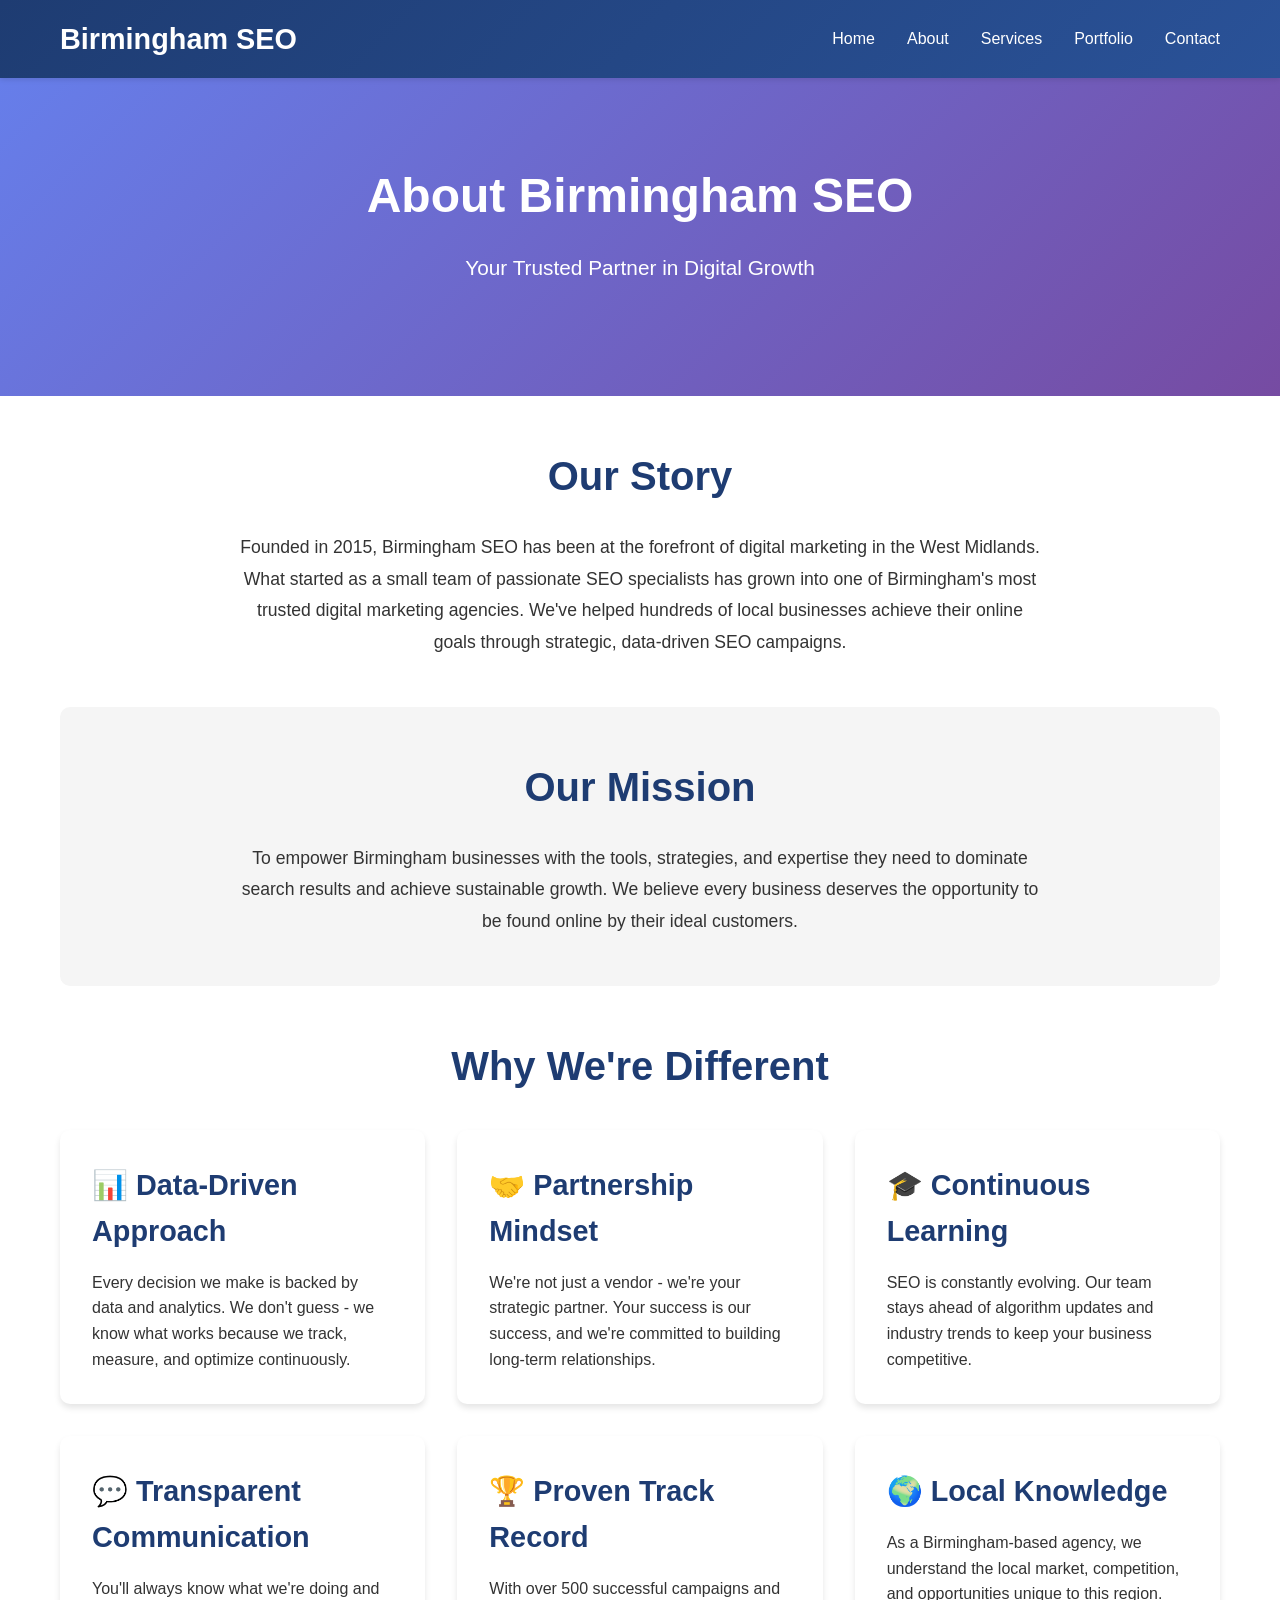
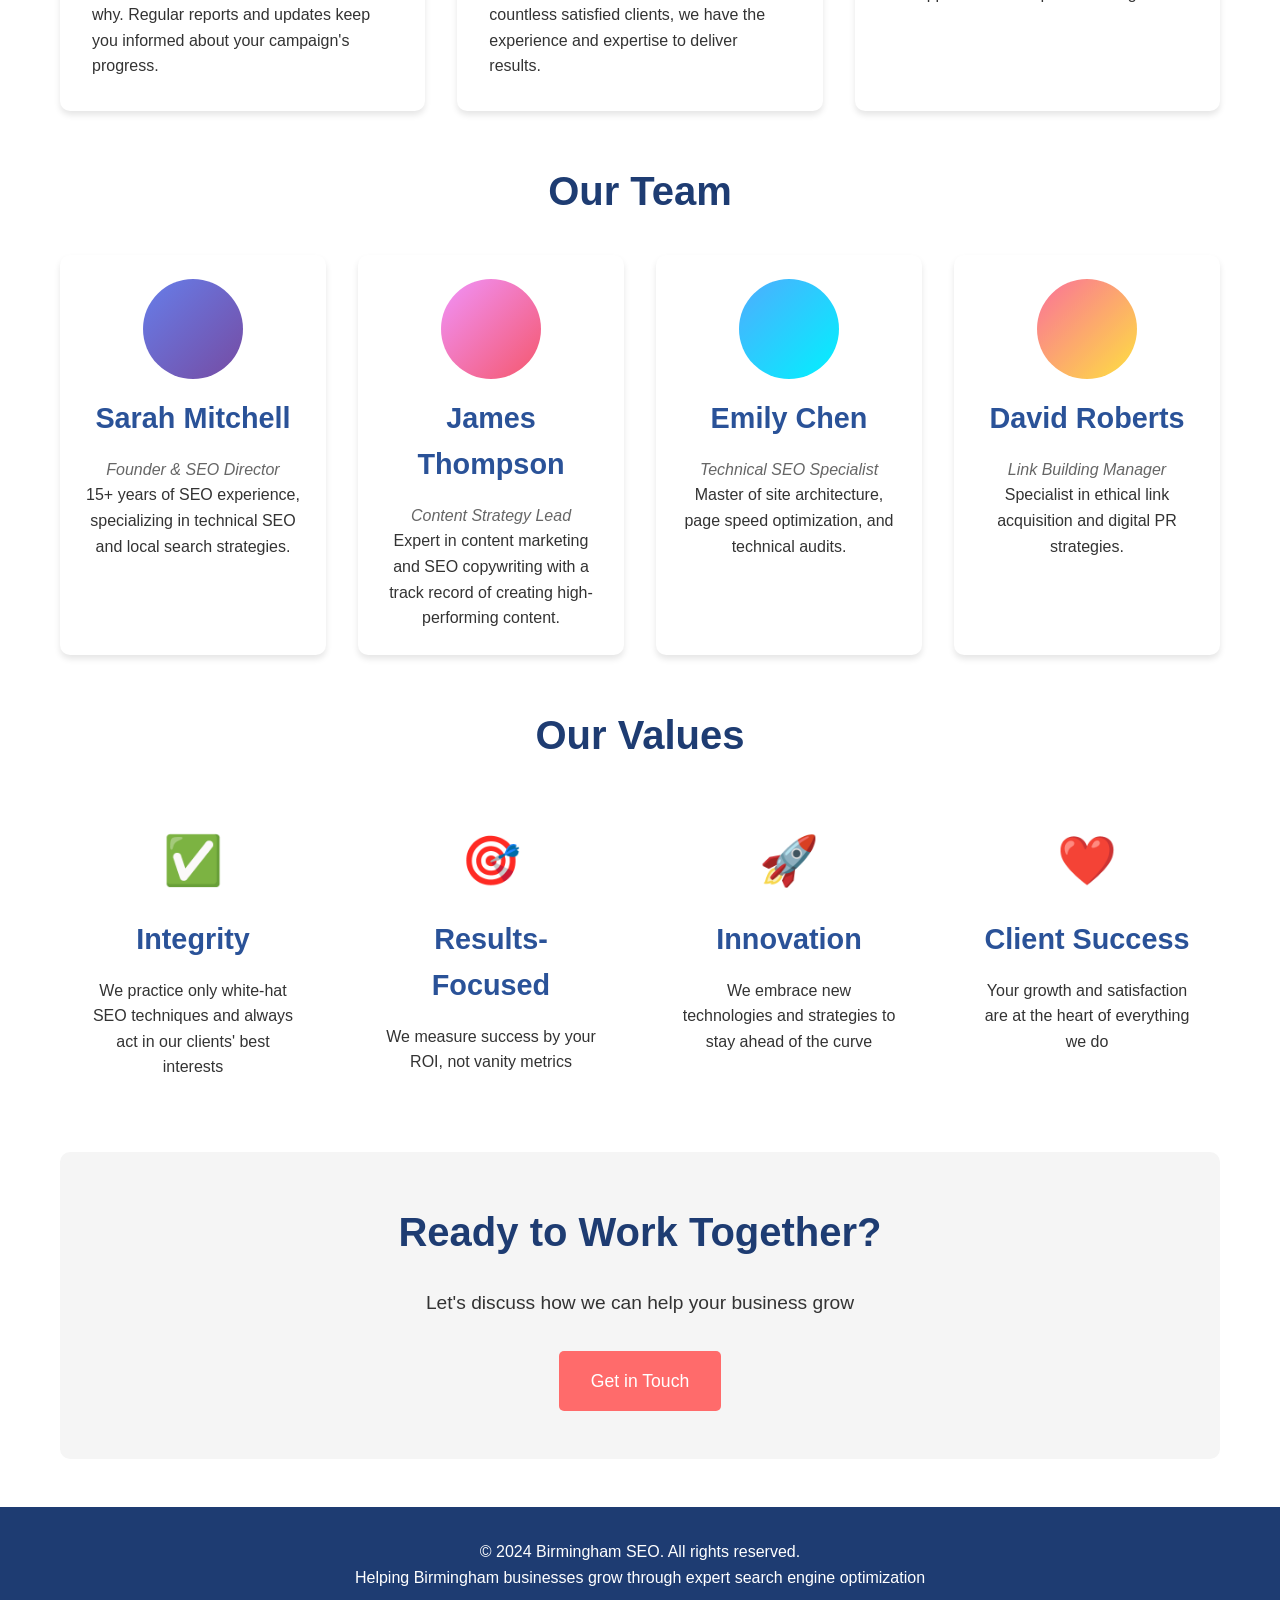
==== about.html @ 2cc05341 "Add 5-page Birmingham SEO website Created a professional 5-page HTML website for Birmingham SEO incl" ====
<!DOCTYPE html>
<html lang="en">
<head>
    <meta charset="UTF-8">
    <meta name="viewport" content="width=device-width, initial-scale=1.0">
    <meta name="description" content="Learn about Birmingham SEO - our team, mission, and commitment to delivering exceptional SEO results for Birmingham businesses.">
    <title>About Us | Birmingham SEO</title>
    <link rel="stylesheet" href="styles.css">
</head>
<body>
    <header>
        <nav class="container">
            <div class="logo">Birmingham SEO</div>
            <ul class="nav-links">
                <li><a href="index.html">Home</a></li>
                <li><a href="about.html">About</a></li>
                <li><a href="services.html">Services</a></li>
                <li><a href="portfolio.html">Portfolio</a></li>
                <li><a href="contact.html">Contact</a></li>
            </ul>
        </nav>
    </header>

    <section class="hero">
        <div class="container">
            <h1>About Birmingham SEO</h1>
            <p>Your Trusted Partner in Digital Growth</p>
        </div>
    </section>

    <main class="container">
        <section>
            <h2>Our Story</h2>
            <p style="max-width: 800px; margin: 0 auto; text-align: center; font-size: 1.1rem; line-height: 1.8;">
                Founded in 2015, Birmingham SEO has been at the forefront of digital marketing in the West Midlands.
                What started as a small team of passionate SEO specialists has grown into one of Birmingham's most
                trusted digital marketing agencies. We've helped hundreds of local businesses achieve their online
                goals through strategic, data-driven SEO campaigns.
            </p>
        </section>

        <section style="background: #f5f5f5; padding: 3rem; border-radius: 10px; margin: 3rem 0;">
            <h2>Our Mission</h2>
            <p style="max-width: 800px; margin: 0 auto; text-align: center; font-size: 1.1rem; line-height: 1.8;">
                To empower Birmingham businesses with the tools, strategies, and expertise they need to dominate
                search results and achieve sustainable growth. We believe every business deserves the opportunity
                to be found online by their ideal customers.
            </p>
        </section>

        <section>
            <h2>Why We're Different</h2>
            <div class="services-grid">
                <div class="service-card">
                    <h3>📊 Data-Driven Approach</h3>
                    <p>Every decision we make is backed by data and analytics. We don't guess - we know what works
                    because we track, measure, and optimize continuously.</p>
                </div>
                <div class="service-card">
                    <h3>🤝 Partnership Mindset</h3>
                    <p>We're not just a vendor - we're your strategic partner. Your success is our success, and
                    we're committed to building long-term relationships.</p>
                </div>
                <div class="service-card">
                    <h3>🎓 Continuous Learning</h3>
                    <p>SEO is constantly evolving. Our team stays ahead of algorithm updates and industry trends
                    to keep your business competitive.</p>
                </div>
                <div class="service-card">
                    <h3>💬 Transparent Communication</h3>
                    <p>You'll always know what we're doing and why. Regular reports and updates keep you informed
                    about your campaign's progress.</p>
                </div>
                <div class="service-card">
                    <h3>🏆 Proven Track Record</h3>
                    <p>With over 500 successful campaigns and countless satisfied clients, we have the experience
                    and expertise to deliver results.</p>
                </div>
                <div class="service-card">
                    <h3>🌍 Local Knowledge</h3>
                    <p>As a Birmingham-based agency, we understand the local market, competition, and opportunities
                    unique to this region.</p>
                </div>
            </div>
        </section>

        <section>
            <h2>Our Team</h2>
            <div class="team-grid">
                <div class="team-member">
                    <div style="width: 100px; height: 100px; background: linear-gradient(135deg, #667eea 0%, #764ba2 100%); border-radius: 50%; margin: 0 auto;"></div>
                    <h3>Sarah Mitchell</h3>
                    <p class="team-role">Founder & SEO Director</p>
                    <p>15+ years of SEO experience, specializing in technical SEO and local search strategies.</p>
                </div>
                <div class="team-member">
                    <div style="width: 100px; height: 100px; background: linear-gradient(135deg, #f093fb 0%, #f5576c 100%); border-radius: 50%; margin: 0 auto;"></div>
                    <h3>James Thompson</h3>
                    <p class="team-role">Content Strategy Lead</p>
                    <p>Expert in content marketing and SEO copywriting with a track record of creating high-performing content.</p>
                </div>
                <div class="team-member">
                    <div style="width: 100px; height: 100px; background: linear-gradient(135deg, #4facfe 0%, #00f2fe 100%); border-radius: 50%; margin: 0 auto;"></div>
                    <h3>Emily Chen</h3>
                    <p class="team-role">Technical SEO Specialist</p>
                    <p>Master of site architecture, page speed optimization, and technical audits.</p>
                </div>
                <div class="team-member">
                    <div style="width: 100px; height: 100px; background: linear-gradient(135deg, #fa709a 0%, #fee140 100%); border-radius: 50%; margin: 0 auto;"></div>
                    <h3>David Roberts</h3>
                    <p class="team-role">Link Building Manager</p>
                    <p>Specialist in ethical link acquisition and digital PR strategies.</p>
                </div>
            </div>
        </section>

        <section>
            <h2>Our Values</h2>
            <div class="features-grid">
                <div class="feature-item">
                    <div class="feature-icon">✅</div>
                    <h3>Integrity</h3>
                    <p>We practice only white-hat SEO techniques and always act in our clients' best interests</p>
                </div>
                <div class="feature-item">
                    <div class="feature-icon">🎯</div>
                    <h3>Results-Focused</h3>
                    <p>We measure success by your ROI, not vanity metrics</p>
                </div>
                <div class="feature-item">
                    <div class="feature-icon">🚀</div>
                    <h3>Innovation</h3>
                    <p>We embrace new technologies and strategies to stay ahead of the curve</p>
                </div>
                <div class="feature-item">
                    <div class="feature-icon">❤️</div>
                    <h3>Client Success</h3>
                    <p>Your growth and satisfaction are at the heart of everything we do</p>
                </div>
            </div>
        </section>

        <section style="text-align: center; background: #f5f5f5; padding: 3rem; border-radius: 10px; margin: 3rem 0;">
            <h2>Ready to Work Together?</h2>
            <p style="font-size: 1.2rem; margin-bottom: 2rem;">
                Let's discuss how we can help your business grow
            </p>
            <a href="contact.html" class="cta-button">Get in Touch</a>
        </section>
    </main>

    <footer>
        <div class="container">
            <p>&copy; 2024 Birmingham SEO. All rights reserved.</p>
            <p>Helping Birmingham businesses grow through expert search engine optimization</p>
        </div>
    </footer>
</body>
</html>
---- styles.css ----
* {
    margin: 0;
    padding: 0;
    box-sizing: border-box;
}

body {
    font-family: 'Segoe UI', Tahoma, Geneva, Verdana, sans-serif;
    line-height: 1.6;
    color: #333;
}

/* Header and Navigation */
header {
    background: linear-gradient(135deg, #1e3c72 0%, #2a5298 100%);
    color: white;
    padding: 1rem 0;
    box-shadow: 0 2px 5px rgba(0,0,0,0.1);
    position: sticky;
    top: 0;
    z-index: 1000;
}

.container {
    max-width: 1200px;
    margin: 0 auto;
    padding: 0 20px;
}

nav {
    display: flex;
    justify-content: space-between;
    align-items: center;
}

.logo {
    font-size: 1.8rem;
    font-weight: bold;
}

.nav-links {
    display: flex;
    list-style: none;
    gap: 2rem;
}

.nav-links a {
    color: white;
    text-decoration: none;
    transition: color 0.3s;
    font-weight: 500;
}

.nav-links a:hover {
    color: #64b5f6;
}

/* Hero Section */
.hero {
    background: linear-gradient(135deg, #667eea 0%, #764ba2 100%);
    color: white;
    padding: 5rem 0;
    text-align: center;
}

.hero h1 {
    font-size: 3rem;
    margin-bottom: 1rem;
}

.hero p {
    font-size: 1.3rem;
    margin-bottom: 2rem;
}

.cta-button {
    display: inline-block;
    background: #ff6b6b;
    color: white;
    padding: 1rem 2rem;
    text-decoration: none;
    border-radius: 5px;
    font-size: 1.1rem;
    transition: background 0.3s;
}

.cta-button:hover {
    background: #ee5a52;
}

/* Main Content */
main {
    padding: 3rem 0;
}

section {
    margin-bottom: 3rem;
}

h2 {
    color: #1e3c72;
    font-size: 2.5rem;
    margin-bottom: 1.5rem;
    text-align: center;
}

h3 {
    color: #2a5298;
    font-size: 1.8rem;
    margin-bottom: 1rem;
}

/* Services Grid */
.services-grid {
    display: grid;
    grid-template-columns: repeat(auto-fit, minmax(300px, 1fr));
    gap: 2rem;
    margin-top: 2rem;
}

.service-card {
    background: white;
    padding: 2rem;
    border-radius: 10px;
    box-shadow: 0 4px 6px rgba(0,0,0,0.1);
    transition: transform 0.3s, box-shadow 0.3s;
}

.service-card:hover {
    transform: translateY(-5px);
    box-shadow: 0 6px 12px rgba(0,0,0,0.15);
}

.service-card h3 {
    color: #1e3c72;
    margin-bottom: 1rem;
}

/* Features Section */
.features {
    background: #f5f5f5;
    padding: 3rem 0;
}

.features-grid {
    display: grid;
    grid-template-columns: repeat(auto-fit, minmax(250px, 1fr));
    gap: 2rem;
    margin-top: 2rem;
}

.feature-item {
    text-align: center;
    padding: 1.5rem;
}

.feature-icon {
    font-size: 3rem;
    margin-bottom: 1rem;
}

/* Portfolio/Case Studies */
.portfolio-grid {
    display: grid;
    grid-template-columns: repeat(auto-fit, minmax(350px, 1fr));
    gap: 2rem;
    margin-top: 2rem;
}

.portfolio-item {
    background: white;
    border-radius: 10px;
    overflow: hidden;
    box-shadow: 0 4px 6px rgba(0,0,0,0.1);
}

.portfolio-content {
    padding: 1.5rem;
}

.portfolio-stats {
    display: flex;
    gap: 1rem;
    margin-top: 1rem;
}

.stat {
    background: #e3f2fd;
    padding: 0.5rem 1rem;
    border-radius: 5px;
    font-weight: bold;
    color: #1e3c72;
}

/* Contact Form */
.contact-form {
    max-width: 600px;
    margin: 2rem auto;
}

.form-group {
    margin-bottom: 1.5rem;
}

.form-group label {
    display: block;
    margin-bottom: 0.5rem;
    font-weight: 600;
    color: #1e3c72;
}

.form-group input,
.form-group textarea {
    width: 100%;
    padding: 0.8rem;
    border: 2px solid #ddd;
    border-radius: 5px;
    font-size: 1rem;
    transition: border-color 0.3s;
}

.form-group input:focus,
.form-group textarea:focus {
    outline: none;
    border-color: #2a5298;
}

.form-group textarea {
    min-height: 150px;
    resize: vertical;
}

.submit-button {
    background: #1e3c72;
    color: white;
    padding: 1rem 2rem;
    border: none;
    border-radius: 5px;
    font-size: 1.1rem;
    cursor: pointer;
    transition: background 0.3s;
}

.submit-button:hover {
    background: #2a5298;
}

/* Contact Info */
.contact-info {
    text-align: center;
    margin-top: 3rem;
    padding: 2rem;
    background: #f5f5f5;
    border-radius: 10px;
}

.contact-details {
    display: flex;
    justify-content: center;
    gap: 3rem;
    margin-top: 1rem;
    flex-wrap: wrap;
}

.contact-item {
    display: flex;
    flex-direction: column;
    align-items: center;
}

/* Footer */
footer {
    background: #1e3c72;
    color: white;
    text-align: center;
    padding: 2rem 0;
    margin-top: 3rem;
}

/* About Page */
.team-grid {
    display: grid;
    grid-template-columns: repeat(auto-fit, minmax(250px, 1fr));
    gap: 2rem;
    margin-top: 2rem;
}

.team-member {
    text-align: center;
    padding: 1.5rem;
    background: white;
    border-radius: 10px;
    box-shadow: 0 4px 6px rgba(0,0,0,0.1);
}

.team-member h3 {
    margin-top: 1rem;
}

.team-role {
    color: #666;
    font-style: italic;
}

/* Responsive Design */
@media (max-width: 768px) {
    .nav-links {
        gap: 1rem;
        font-size: 0.9rem;
    }

    .hero h1 {
        font-size: 2rem;
    }

    .hero p {
        font-size: 1.1rem;
    }

    h2 {
        font-size: 2rem;
    }

    .services-grid,
    .portfolio-grid {
        grid-template-columns: 1fr;
    }

    .contact-details {
        flex-direction: column;
        gap: 1rem;
    }
}
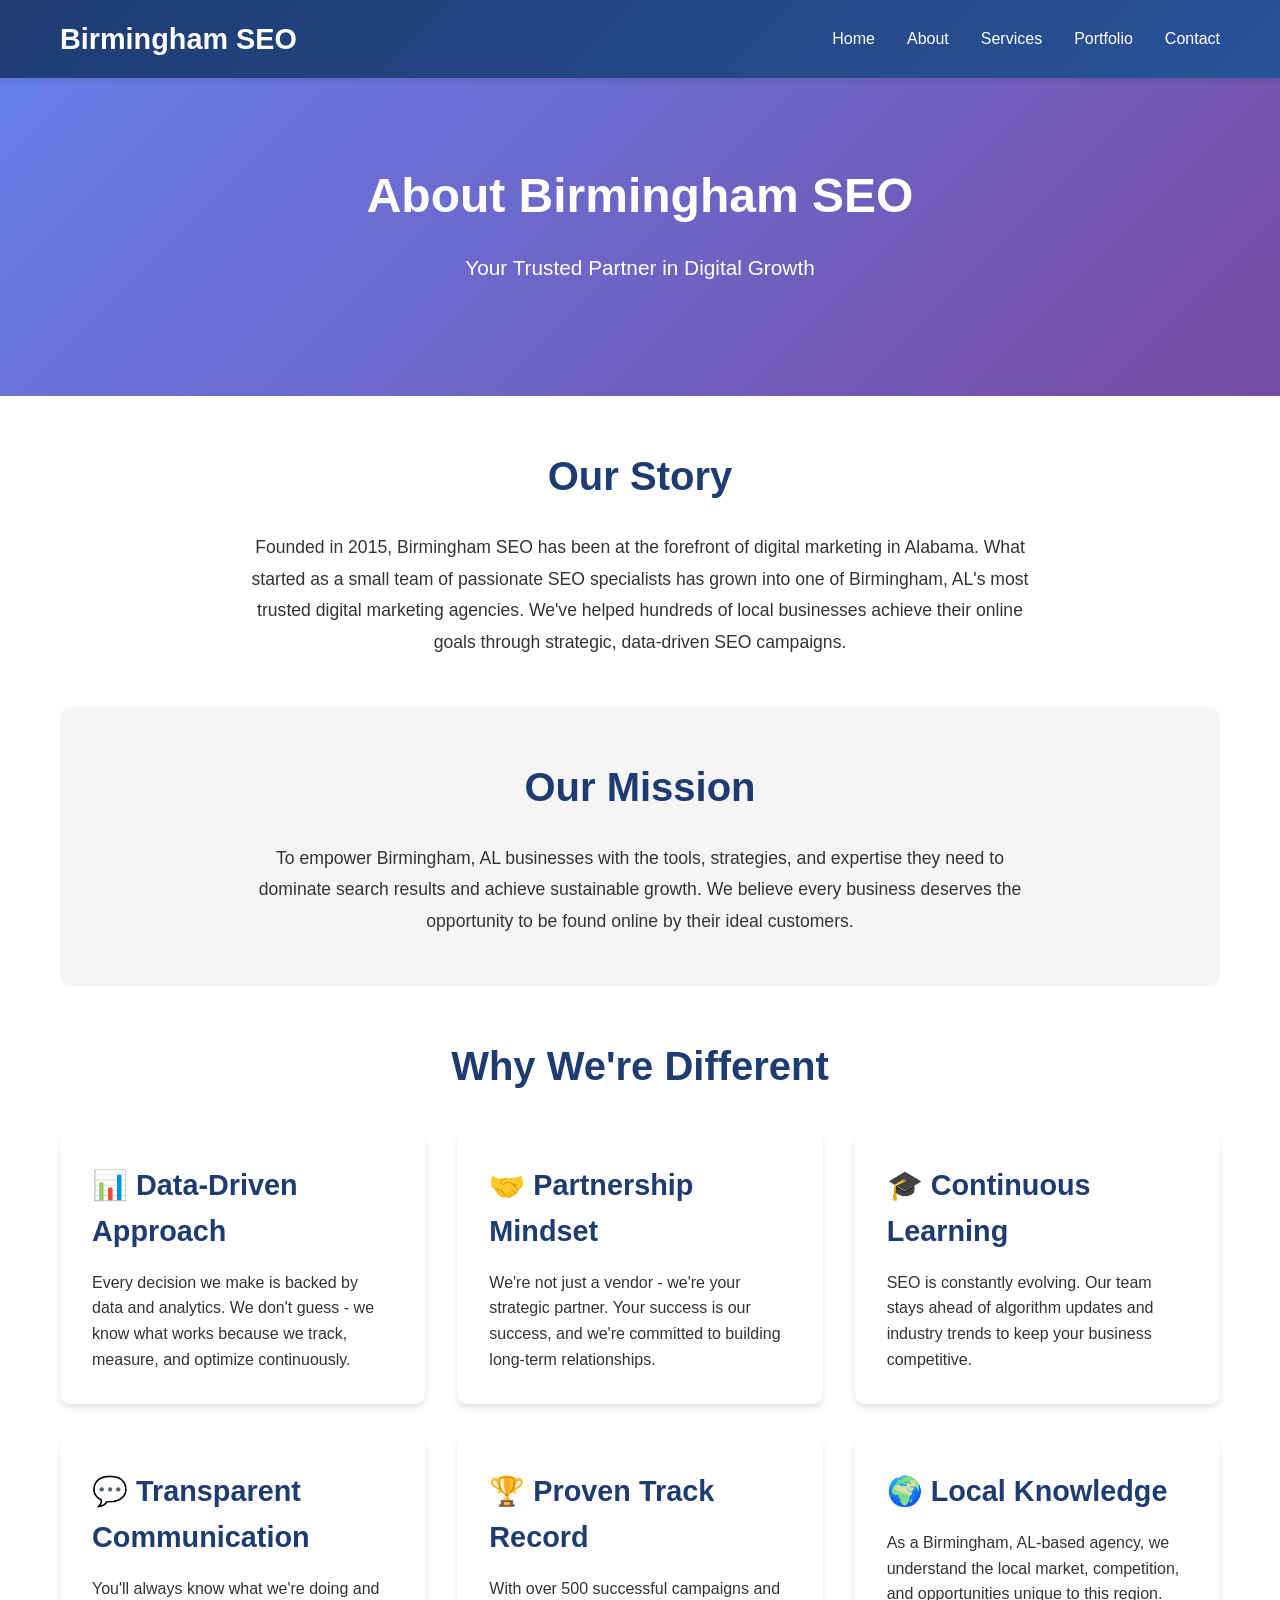
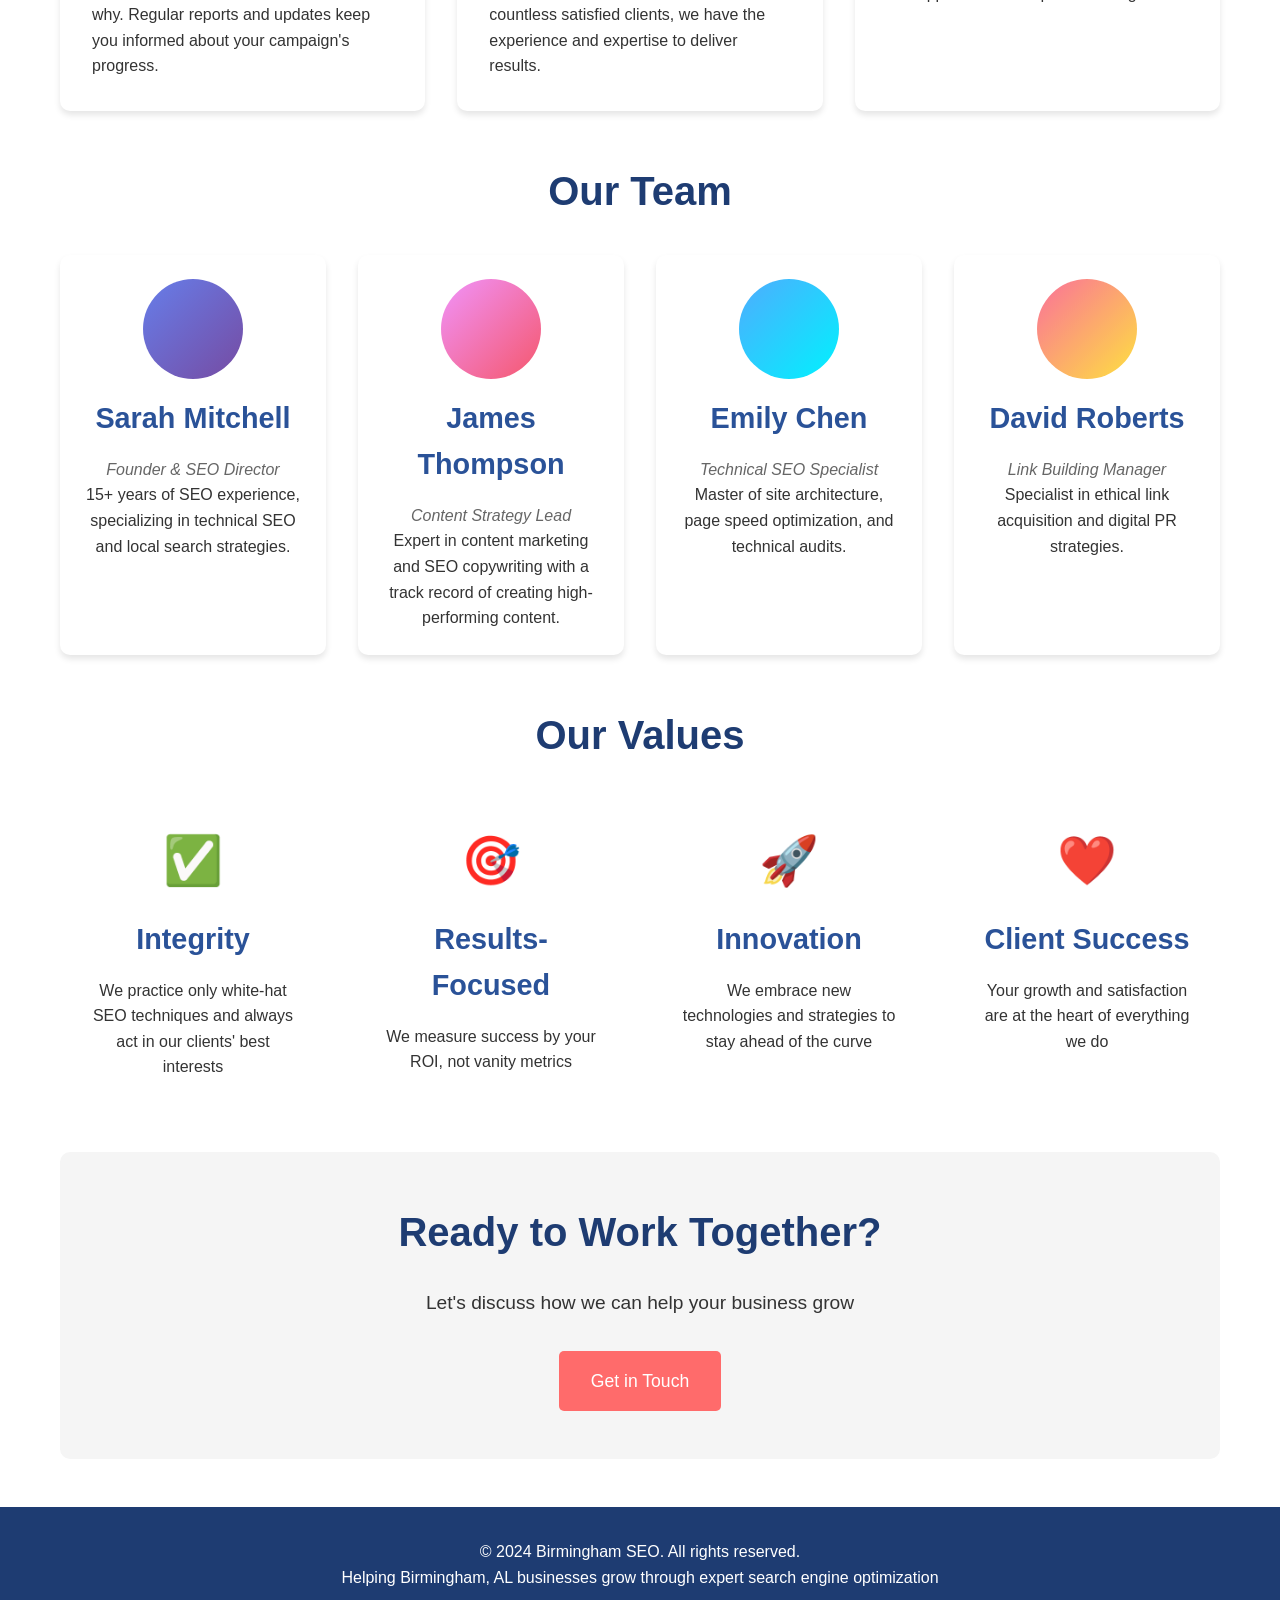
==== commit 6911c54b: "Update website for Birmingham, AL and USD pricing - Changed all geographic references from Birmingha" ====
--- a/about.html
+++ b/about.html
@@ -3,7 +3,7 @@
 <head>
     <meta charset="UTF-8">
     <meta name="viewport" content="width=device-width, initial-scale=1.0">
-    <meta name="description" content="Learn about Birmingham SEO - our team, mission, and commitment to delivering exceptional SEO results for Birmingham businesses.">
+    <meta name="description" content="Learn about Birmingham SEO - our team, mission, and commitment to delivering exceptional SEO results for Birmingham, AL businesses.">
     <title>About Us | Birmingham SEO</title>
     <link rel="stylesheet" href="styles.css">
 </head>
@@ -32,8 +32,8 @@
         <section>
             <h2>Our Story</h2>
             <p style="max-width: 800px; margin: 0 auto; text-align: center; font-size: 1.1rem; line-height: 1.8;">
-                Founded in 2015, Birmingham SEO has been at the forefront of digital marketing in the West Midlands.
-                What started as a small team of passionate SEO specialists has grown into one of Birmingham's most
+                Founded in 2015, Birmingham SEO has been at the forefront of digital marketing in Alabama.
+                What started as a small team of passionate SEO specialists has grown into one of Birmingham, AL's most
                 trusted digital marketing agencies. We've helped hundreds of local businesses achieve their online
                 goals through strategic, data-driven SEO campaigns.
             </p>
@@ -42,7 +42,7 @@
         <section style="background: #f5f5f5; padding: 3rem; border-radius: 10px; margin: 3rem 0;">
             <h2>Our Mission</h2>
             <p style="max-width: 800px; margin: 0 auto; text-align: center; font-size: 1.1rem; line-height: 1.8;">
-                To empower Birmingham businesses with the tools, strategies, and expertise they need to dominate
+                To empower Birmingham, AL businesses with the tools, strategies, and expertise they need to dominate
                 search results and achieve sustainable growth. We believe every business deserves the opportunity
                 to be found online by their ideal customers.
             </p>
@@ -78,7 +78,7 @@
                 </div>
                 <div class="service-card">
                     <h3>🌍 Local Knowledge</h3>
-                    <p>As a Birmingham-based agency, we understand the local market, competition, and opportunities
+                    <p>As a Birmingham, AL-based agency, we understand the local market, competition, and opportunities
                     unique to this region.</p>
                 </div>
             </div>
@@ -152,7 +152,7 @@
     <footer>
         <div class="container">
             <p>&copy; 2024 Birmingham SEO. All rights reserved.</p>
-            <p>Helping Birmingham businesses grow through expert search engine optimization</p>
+            <p>Helping Birmingham, AL businesses grow through expert search engine optimization</p>
         </div>
     </footer>
 </body>
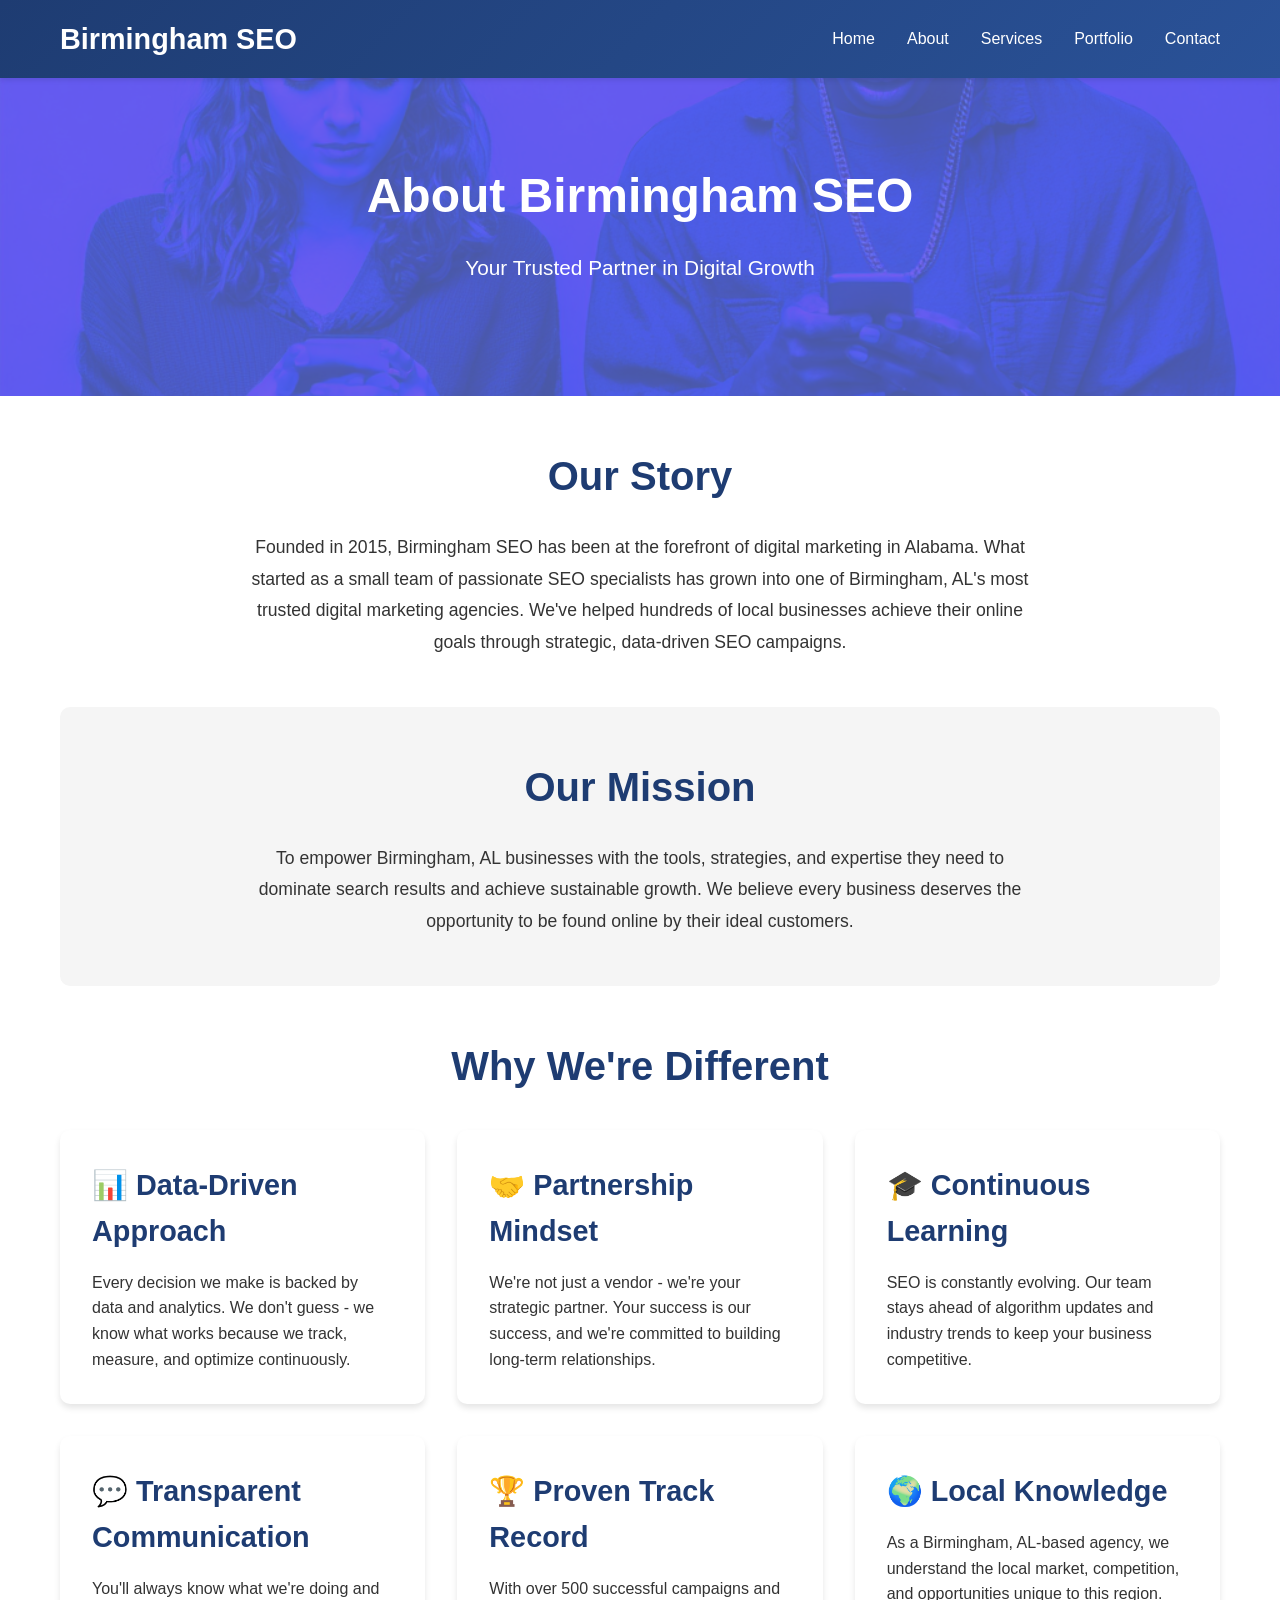
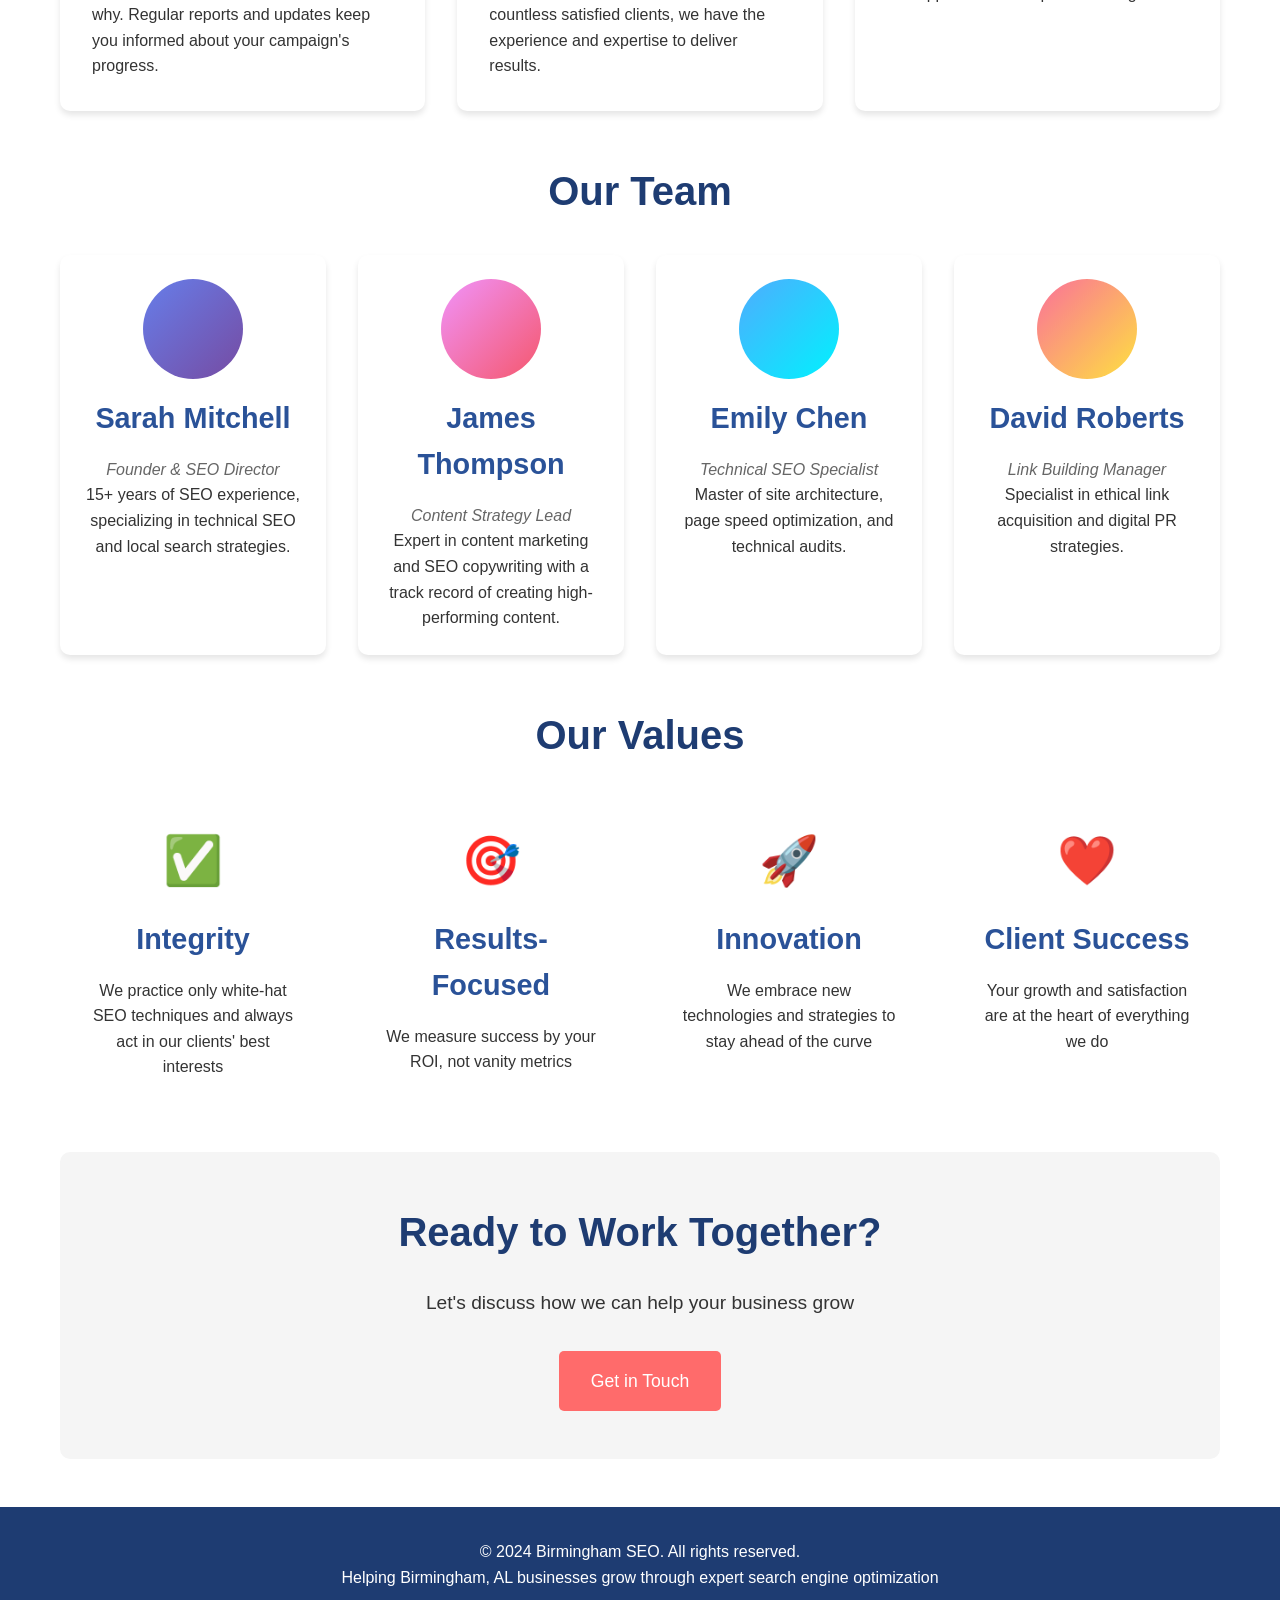
==== commit 768c1064: "Add background images to hero sections across all pages - Added unique classes to hero sections (her" ====
--- a/about.html
+++ b/about.html
@@ -3,25 +3,31 @@
 <head>
     <meta charset="UTF-8">
     <meta name="viewport" content="width=device-width, initial-scale=1.0">
-    <meta name="description" content="Learn about Birmingham SEO - our team, mission, and commitment to delivering exceptional SEO results for Birmingham, AL businesses.">
-    <title>About Us | Birmingham SEO</title>
+    <meta name="description" content="Meet the Birmingham SEO team - 500+ successful campaigns, $15M+ revenue generated for clients. Founded in 2015, we're Birmingham's most trusted SEO experts with 98% retention rate.">
+    <meta name="keywords" content="Birmingham SEO company, SEO experts Birmingham, about Birmingham SEO, SEO agency team, Birmingham digital marketing">
+    <title>About Birmingham SEO - Meet Our Expert Team | 500+ Successful Campaigns</title>
     <link rel="stylesheet" href="styles.css">
 </head>
 <body>
     <header>
         <nav class="container">
             <div class="logo">Birmingham SEO</div>
+            <div class="hamburger">
+                <span></span>
+                <span></span>
+                <span></span>
+            </div>
             <ul class="nav-links">
-                <li><a href="index.html">Home</a></li>
-                <li><a href="about.html">About</a></li>
-                <li><a href="services.html">Services</a></li>
-                <li><a href="portfolio.html">Portfolio</a></li>
-                <li><a href="contact.html">Contact</a></li>
+                <li><a href="/">Home</a></li>
+                <li><a href="/about">About</a></li>
+                <li><a href="/services">Services</a></li>
+                <li><a href="/portfolio">Portfolio</a></li>
+                <li><a href="/contact">Contact</a></li>
             </ul>
         </nav>
     </header>
 
-    <section class="hero">
+    <section class="hero hero-about">
         <div class="container">
             <h1>About Birmingham SEO</h1>
             <p>Your Trusted Partner in Digital Growth</p>
@@ -145,7 +151,7 @@
             <p style="font-size: 1.2rem; margin-bottom: 2rem;">
                 Let's discuss how we can help your business grow
             </p>
-            <a href="contact.html" class="cta-button">Get in Touch</a>
+            <a href="/contact" class="cta-button">Get in Touch</a>
         </section>
     </main>
 
@@ -155,5 +161,23 @@
             <p>Helping Birmingham, AL businesses grow through expert search engine optimization</p>
         </div>
     </footer>
+
+    <script>
+        const hamburger = document.querySelector('.hamburger');
+        const navLinks = document.querySelector('.nav-links');
+
+        hamburger.addEventListener('click', () => {
+            hamburger.classList.toggle('active');
+            navLinks.classList.toggle('active');
+        });
+
+        // Close menu when clicking on a link
+        document.querySelectorAll('.nav-links a').forEach(link => {
+            link.addEventListener('click', () => {
+                hamburger.classList.remove('active');
+                navLinks.classList.remove('active');
+            });
+        });
+    </script>
 </body>
 </html>
--- a/styles.css
+++ b/styles.css
@@ -55,12 +55,62 @@
     color: #64b5f6;
 }
 
+/* Hamburger Menu */
+.hamburger {
+    display: none;
+    flex-direction: column;
+    cursor: pointer;
+    padding: 0.5rem;
+    z-index: 1001;
+}
+
+.hamburger span {
+    width: 25px;
+    height: 3px;
+    background: white;
+    margin: 3px 0;
+    transition: 0.3s;
+    border-radius: 2px;
+}
+
+.hamburger.active span:nth-child(1) {
+    transform: rotate(-45deg) translate(-5px, 6px);
+}
+
+.hamburger.active span:nth-child(2) {
+    opacity: 0;
+}
+
+.hamburger.active span:nth-child(3) {
+    transform: rotate(45deg) translate(-5px, -6px);
+}
+
 /* Hero Section */
 .hero {
     background: linear-gradient(135deg, #667eea 0%, #764ba2 100%);
     color: white;
     padding: 5rem 0;
     text-align: center;
+    position: relative;
+    background-size: cover;
+    background-position: center;
+    background-repeat: no-repeat;
+}
+
+.hero::before {
+    content: '';
+    position: absolute;
+    top: 0;
+    left: 0;
+    right: 0;
+    bottom: 0;
+    background: rgba(102, 126, 234, 0.7);
+    z-index: 1;
+}
+
+.hero .container {
+    position: relative;
+    z-index: 2;
 }
 
 .hero h1 {
@@ -71,6 +121,27 @@
 .hero p {
     font-size: 1.3rem;
     margin-bottom: 2rem;
+}
+
+/* Hero Background Images */
+.hero-home {
+    background-image: url('homeandcontact.webp');
+}
+
+.hero-about {
+    background-image: url('about.png');
+}
+
+.hero-services {
+    background-image: url('services.png');
+}
+
+.hero-portfolio {
+    background-image: url('portfolio.png');
+}
+
+.hero-contact {
+    background-image: url('homeandcontact.webp');
 }
 
 .cta-button {
@@ -303,10 +374,36 @@
 }
 
 /* Responsive Design */
-@media (max-width: 768px) {
+@media (max-width: 1000px) {
+    .hamburger {
+        display: flex;
+    }
+
     .nav-links {
-        gap: 1rem;
-        font-size: 0.9rem;
+        position: fixed;
+        right: -100%;
+        top: 60px;
+        flex-direction: column;
+        background: linear-gradient(135deg, #1e3c72 0%, #2a5298 100%);
+        width: 100%;
+        text-align: center;
+        transition: 0.3s;
+        box-shadow: 0 10px 27px rgba(0,0,0,0.05);
+        padding: 2rem 0;
+        gap: 0;
+    }
+
+    .nav-links.active {
+        right: 0;
+    }
+
+    .nav-links li {
+        padding: 1rem 0;
+        border-bottom: 1px solid rgba(255,255,255,0.1);
+    }
+
+    .nav-links li:last-child {
+        border-bottom: none;
     }
 
     .hero h1 {
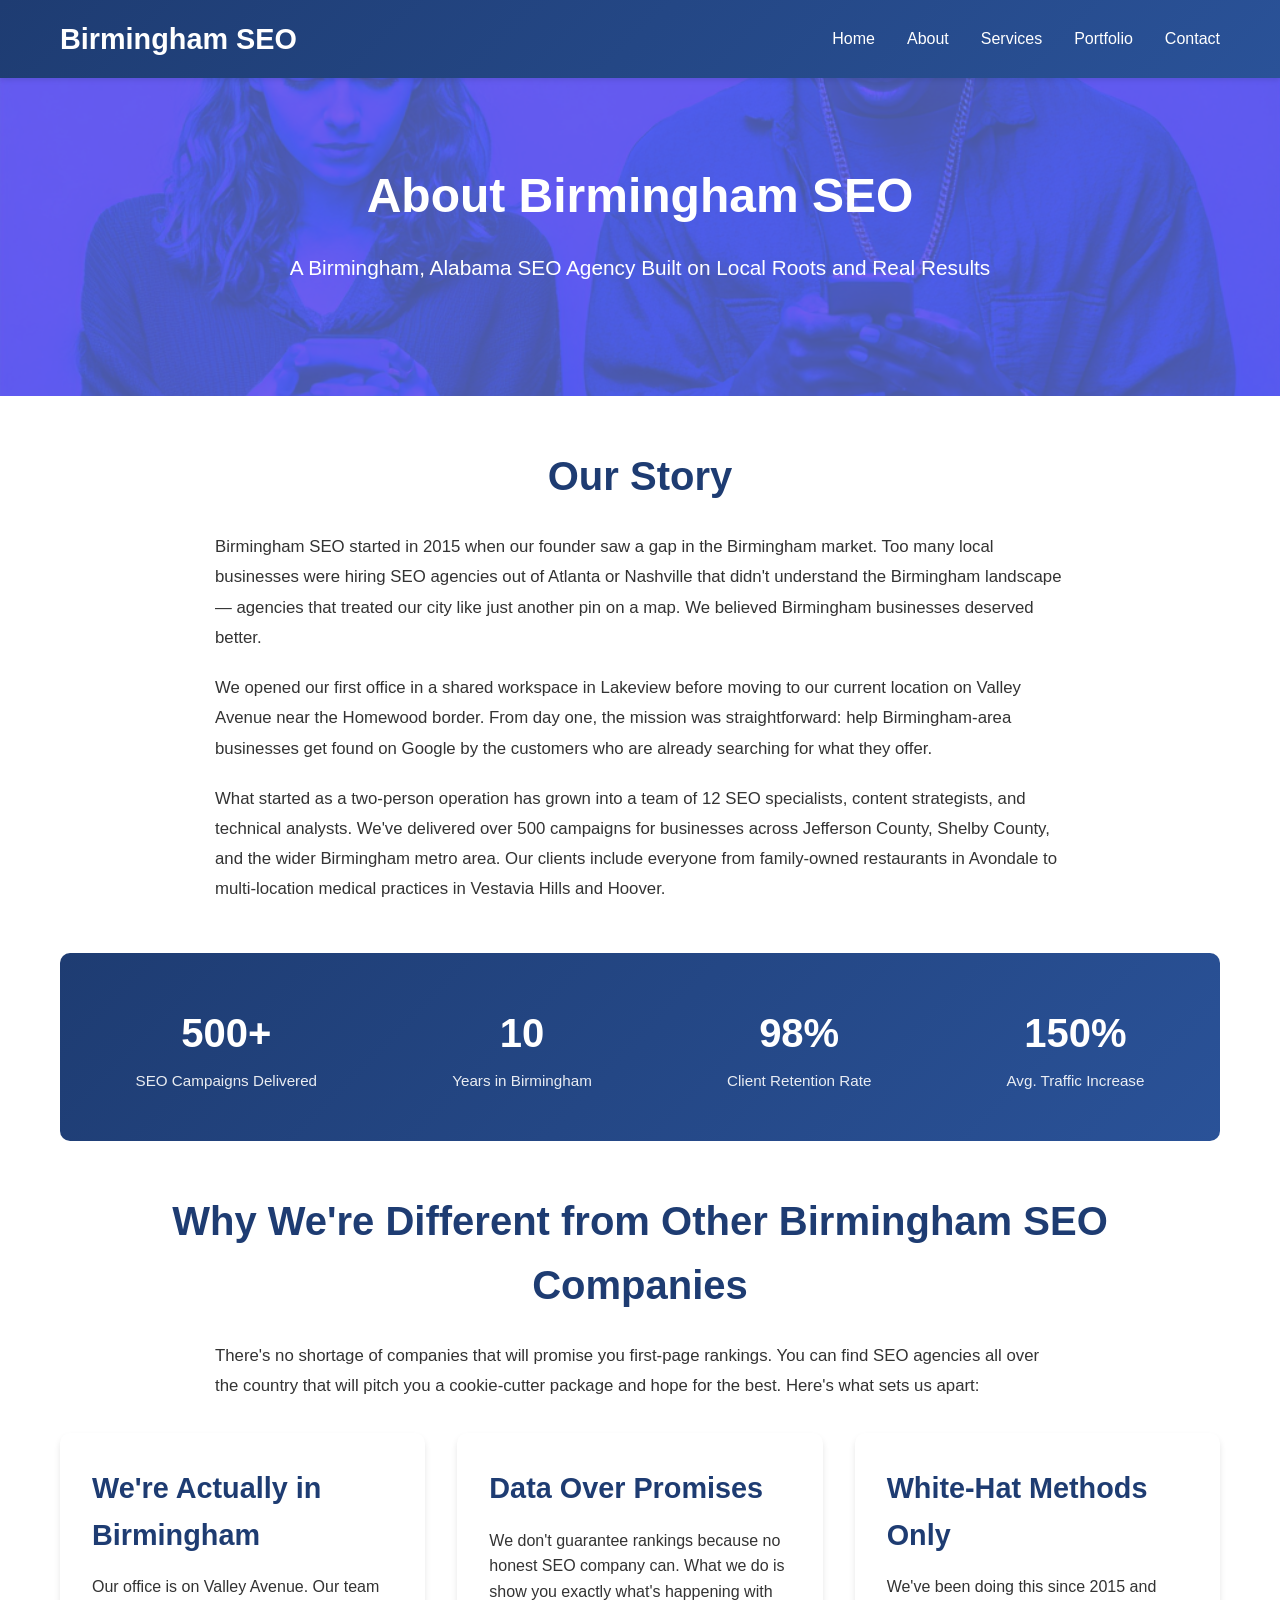
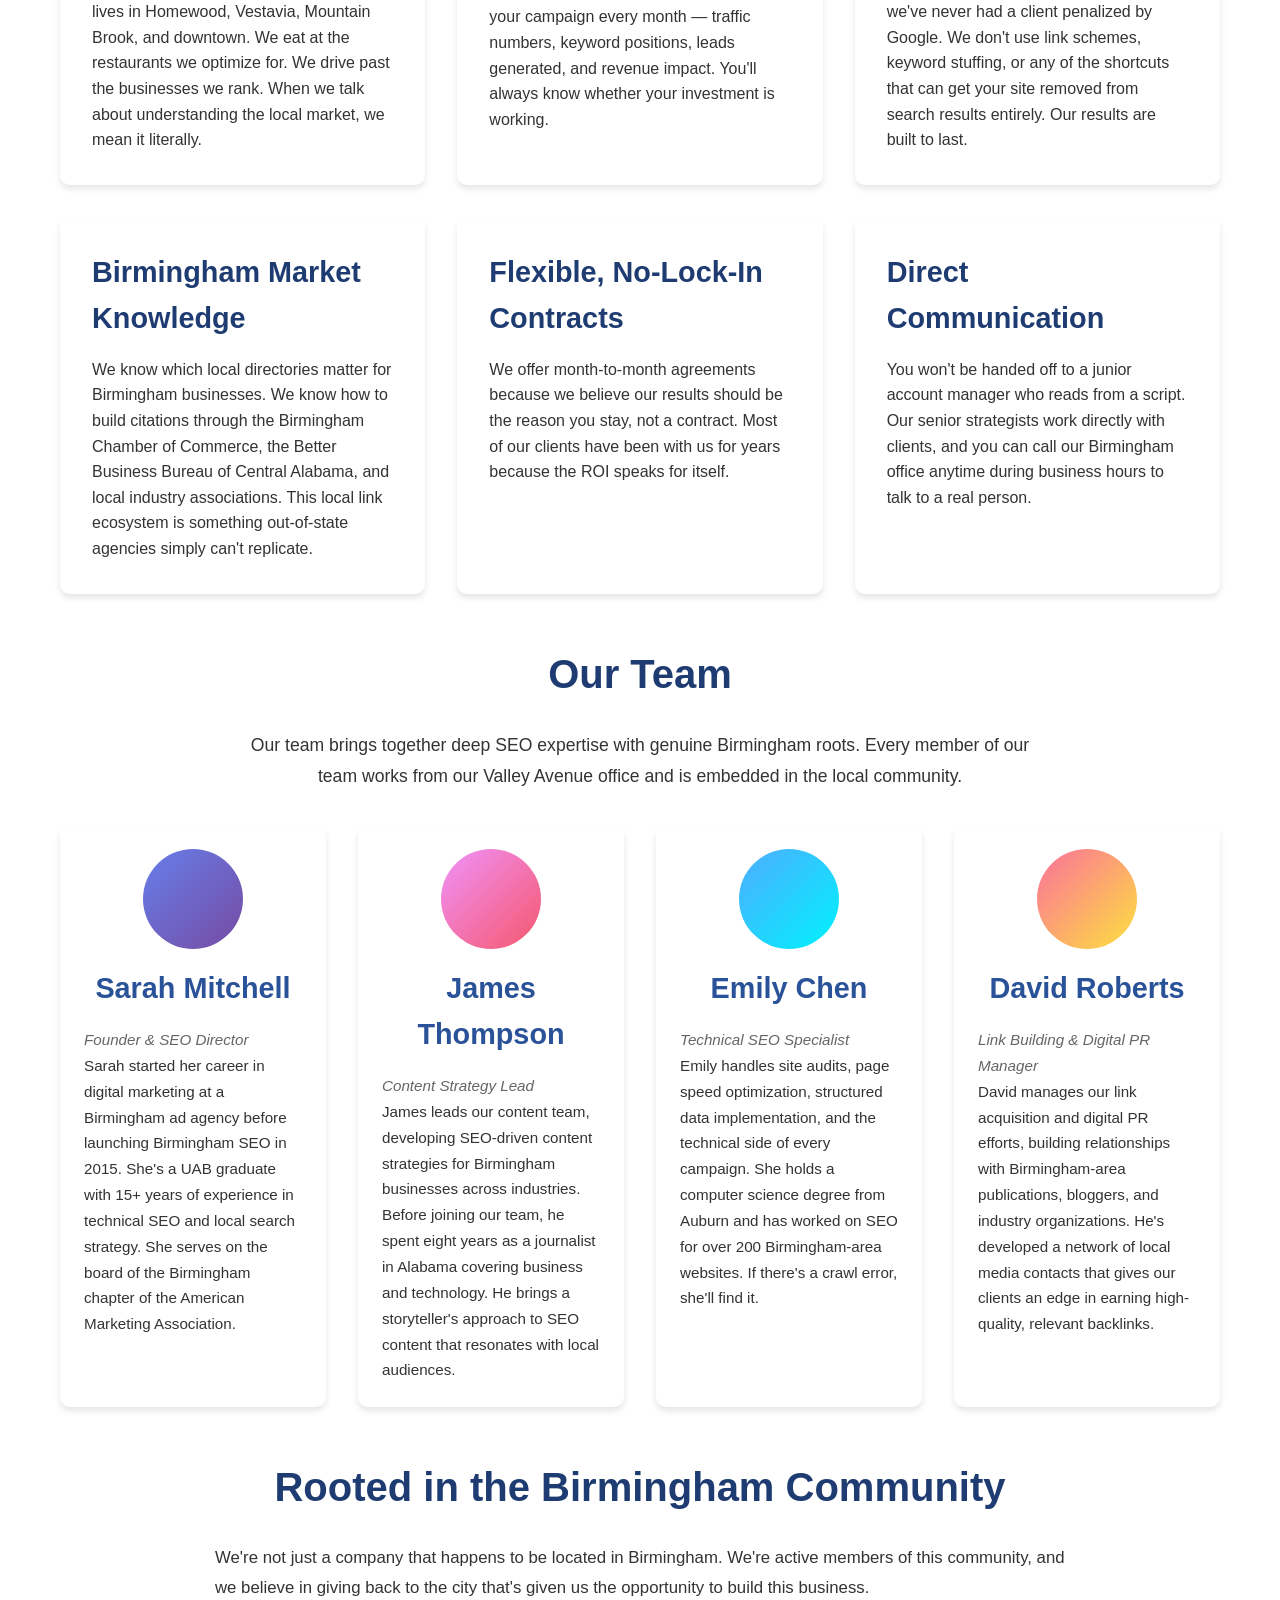
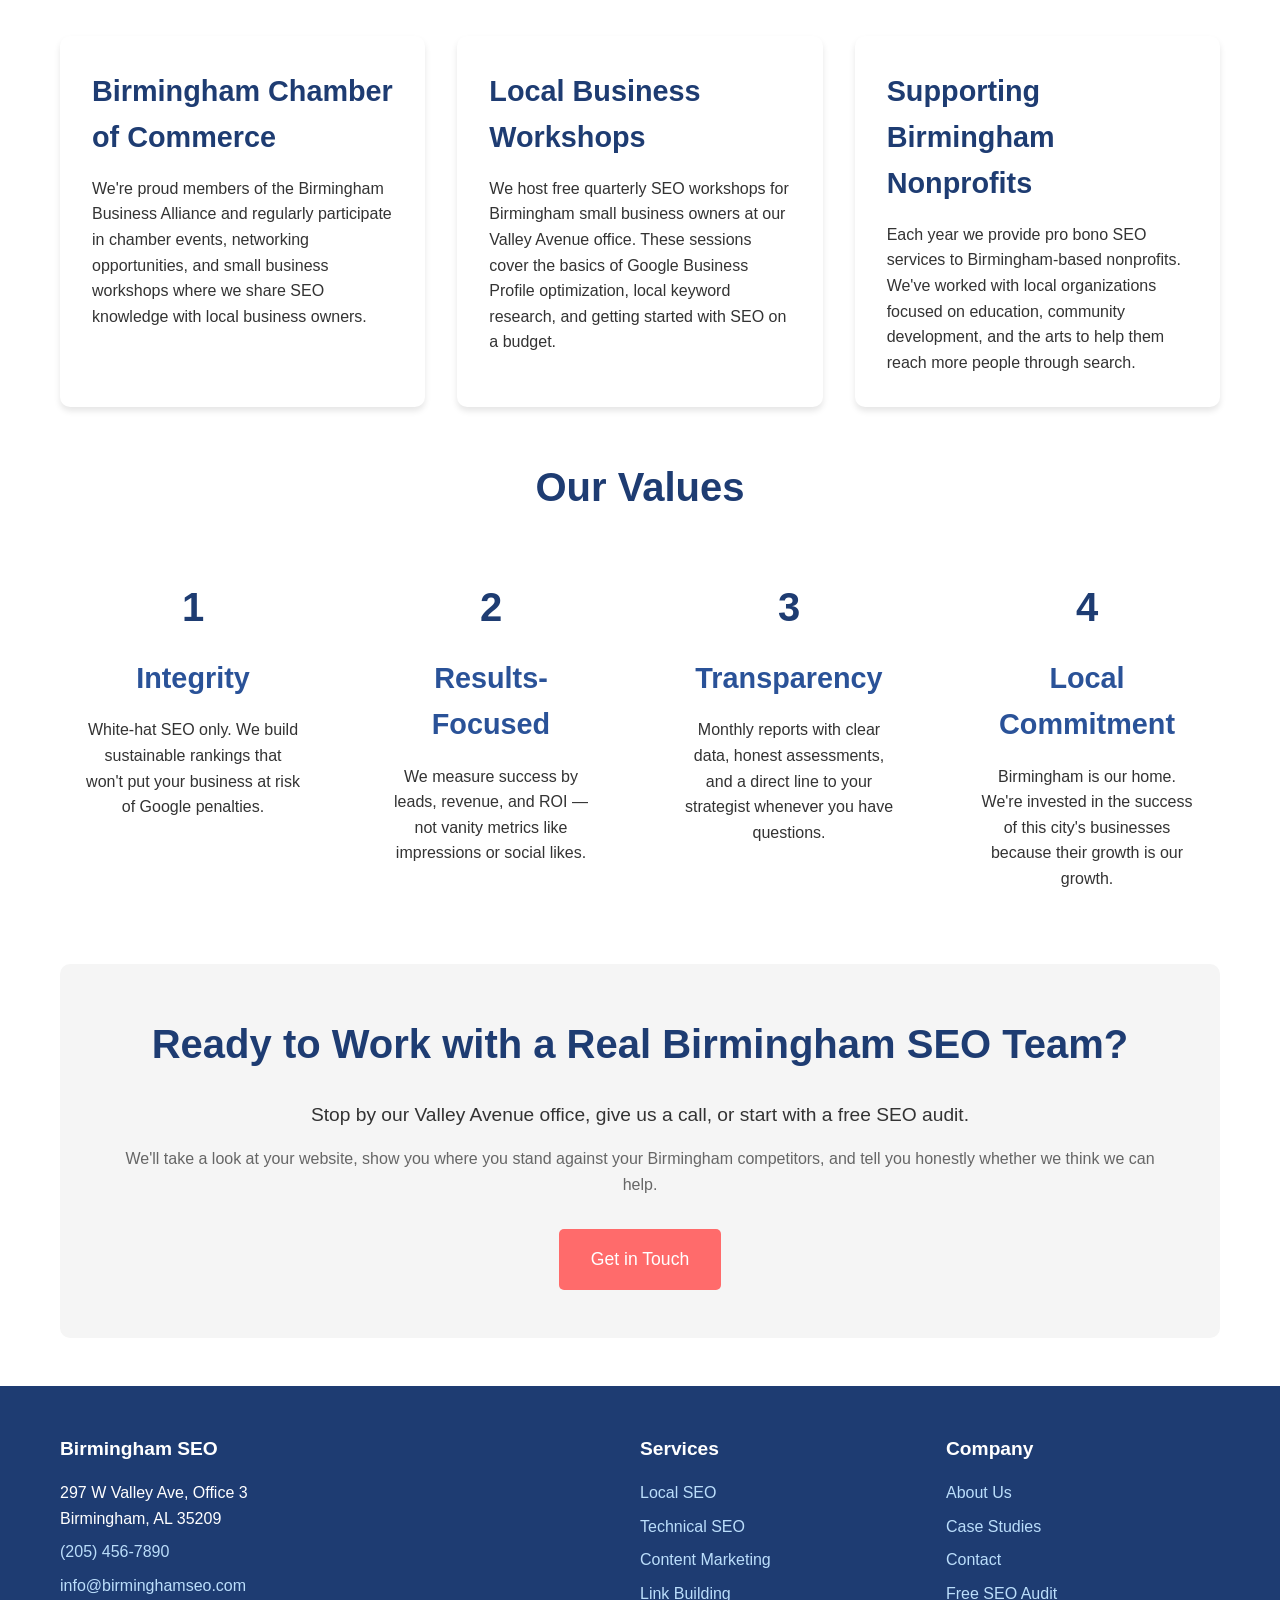
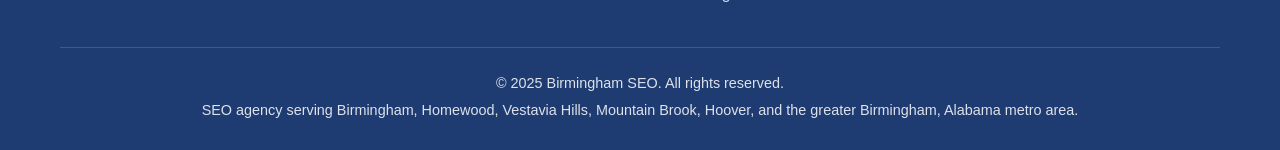
==== commit 87fabfca: "Improve Birmingham SEO content with localized language, schema markup, and enhanced About page Major" ====
--- a/about.html
+++ b/about.html
@@ -3,10 +3,45 @@
 <head>
     <meta charset="UTF-8">
     <meta name="viewport" content="width=device-width, initial-scale=1.0">
-    <meta name="description" content="Meet the Birmingham SEO team - 500+ successful campaigns, $15M+ revenue generated for clients. Founded in 2015, we're Birmingham's most trusted SEO experts with 98% retention rate.">
-    <meta name="keywords" content="Birmingham SEO company, SEO experts Birmingham, about Birmingham SEO, SEO agency team, Birmingham digital marketing">
-    <title>About Birmingham SEO - Meet Our Expert Team | 500+ Successful Campaigns</title>
+    <meta name="description" content="Birmingham SEO is a locally owned SEO agency based on Valley Avenue in Birmingham, Alabama. Founded in 2015, we've helped 500+ Birmingham-area businesses improve their Google rankings and grow online.">
+    <meta name="keywords" content="Birmingham SEO company, SEO experts Birmingham Alabama, about Birmingham SEO, Birmingham digital marketing agency, SEO agency Birmingham AL, Birmingham Alabama SEO team">
+    <meta name="geo.region" content="US-AL">
+    <meta name="geo.placename" content="Birmingham, Alabama">
+    <link rel="canonical" href="https://birminghamseo.net/about">
+    <meta property="og:title" content="About Birmingham SEO - Locally Owned Birmingham, Alabama SEO Agency">
+    <meta property="og:description" content="Meet the Birmingham SEO team. We're a locally owned SEO agency based in Birmingham, AL with deep roots in the community. 500+ campaigns delivered since 2015.">
+    <meta property="og:type" content="website">
+    <meta property="og:url" content="https://birminghamseo.net/about">
+    <meta property="og:locale" content="en_US">
+    <title>About Birmingham SEO | Locally Owned SEO Agency in Birmingham, Alabama</title>
     <link rel="stylesheet" href="styles.css">
+    <link rel="icon" type="image/png" href="favicon.png">
+    <script type="application/ld+json">
+    {
+        "@context": "https://schema.org",
+        "@type": "AboutPage",
+        "mainEntity": {
+            "@type": "LocalBusiness",
+            "name": "Birmingham SEO",
+            "description": "Locally owned SEO agency in Birmingham, Alabama helping businesses rank higher on Google.",
+            "url": "https://birminghamseo.net",
+            "telephone": "(205) 456-7890",
+            "address": {
+                "@type": "PostalAddress",
+                "streetAddress": "297 W Valley Ave, Office 3",
+                "addressLocality": "Birmingham",
+                "addressRegion": "AL",
+                "postalCode": "35209",
+                "addressCountry": "US"
+            },
+            "foundingDate": "2015",
+            "numberOfEmployees": {
+                "@type": "QuantitativeValue",
+                "value": 12
+            }
+        }
+    }
+    </script>
 </head>
 <body>
     <header>
@@ -30,92 +65,179 @@
     <section class="hero hero-about">
         <div class="container">
             <h1>About Birmingham SEO</h1>
-            <p>Your Trusted Partner in Digital Growth</p>
+            <p>A Birmingham, Alabama SEO Agency Built on Local Roots and Real Results</p>
         </div>
     </section>
 
     <main class="container">
         <section>
             <h2>Our Story</h2>
-            <p style="max-width: 800px; margin: 0 auto; text-align: center; font-size: 1.1rem; line-height: 1.8;">
-                Founded in 2015, Birmingham SEO has been at the forefront of digital marketing in Alabama.
-                What started as a small team of passionate SEO specialists has grown into one of Birmingham, AL's most
-                trusted digital marketing agencies. We've helped hundreds of local businesses achieve their online
-                goals through strategic, data-driven SEO campaigns.
+            <div class="content-block">
+                <p>
+                    Birmingham SEO started in 2015 when our founder saw a gap in the Birmingham market.
+                    Too many local businesses were hiring SEO agencies out of Atlanta or Nashville that
+                    didn't understand the Birmingham landscape &mdash; agencies that treated our city like
+                    just another pin on a map. We believed Birmingham businesses deserved better.
+                </p>
+                <p>
+                    We opened our first office in a shared workspace in Lakeview before moving to our
+                    current location on Valley Avenue near the Homewood border. From day one, the mission
+                    was straightforward: help Birmingham-area businesses get found on Google by the
+                    customers who are already searching for what they offer.
+                </p>
+                <p>
+                    What started as a two-person operation has grown into a team of 12 SEO specialists,
+                    content strategists, and technical analysts. We've delivered over 500 campaigns for
+                    businesses across Jefferson County, Shelby County, and the wider Birmingham metro area.
+                    Our clients include everyone from family-owned restaurants in Avondale to multi-location
+                    medical practices in Vestavia Hills and Hoover.
+                </p>
+            </div>
+        </section>
+
+        <section class="stats-bar">
+            <div class="stat-item">
+                <span class="stat-number">500+</span>
+                <span class="stat-label">SEO Campaigns Delivered</span>
+            </div>
+            <div class="stat-item">
+                <span class="stat-number">10</span>
+                <span class="stat-label">Years in Birmingham</span>
+            </div>
+            <div class="stat-item">
+                <span class="stat-number">98%</span>
+                <span class="stat-label">Client Retention Rate</span>
+            </div>
+            <div class="stat-item">
+                <span class="stat-number">150%</span>
+                <span class="stat-label">Avg. Traffic Increase</span>
+            </div>
+        </section>
+
+        <section>
+            <h2>Why We're Different from Other Birmingham SEO Companies</h2>
+            <div class="content-block">
+                <p>
+                    There's no shortage of companies that will promise you first-page rankings. You can
+                    find SEO agencies all over the country that will pitch you a cookie-cutter package
+                    and hope for the best. Here's what sets us apart:
+                </p>
+            </div>
+            <div class="services-grid">
+                <div class="service-card">
+                    <h3>We're Actually in Birmingham</h3>
+                    <p>Our office is on Valley Avenue. Our team lives in Homewood, Vestavia, Mountain Brook,
+                    and downtown. We eat at the restaurants we optimize for. We drive past the businesses
+                    we rank. When we talk about understanding the local market, we mean it literally.</p>
+                </div>
+                <div class="service-card">
+                    <h3>Data Over Promises</h3>
+                    <p>We don't guarantee rankings because no honest SEO company can. What we do is show
+                    you exactly what's happening with your campaign every month &mdash; traffic numbers,
+                    keyword positions, leads generated, and revenue impact. You'll always know whether
+                    your investment is working.</p>
+                </div>
+                <div class="service-card">
+                    <h3>White-Hat Methods Only</h3>
+                    <p>We've been doing this since 2015 and we've never had a client penalized by Google.
+                    We don't use link schemes, keyword stuffing, or any of the shortcuts that can get
+                    your site removed from search results entirely. Our results are built to last.</p>
+                </div>
+                <div class="service-card">
+                    <h3>Birmingham Market Knowledge</h3>
+                    <p>We know which local directories matter for Birmingham businesses. We know how to
+                    build citations through the Birmingham Chamber of Commerce, the Better Business Bureau
+                    of Central Alabama, and local industry associations. This local link ecosystem is
+                    something out-of-state agencies simply can't replicate.</p>
+                </div>
+                <div class="service-card">
+                    <h3>Flexible, No-Lock-In Contracts</h3>
+                    <p>We offer month-to-month agreements because we believe our results should be the
+                    reason you stay, not a contract. Most of our clients have been with us for years
+                    because the ROI speaks for itself.</p>
+                </div>
+                <div class="service-card">
+                    <h3>Direct Communication</h3>
+                    <p>You won't be handed off to a junior account manager who reads from a script.
+                    Our senior strategists work directly with clients, and you can call our Birmingham
+                    office anytime during business hours to talk to a real person.</p>
+                </div>
+            </div>
+        </section>
+
+        <section>
+            <h2>Our Team</h2>
+            <p class="section-subtitle">
+                Our team brings together deep SEO expertise with genuine Birmingham roots. Every member
+                of our team works from our Valley Avenue office and is embedded in the local community.
             </p>
-        </section>
-
-        <section style="background: #f5f5f5; padding: 3rem; border-radius: 10px; margin: 3rem 0;">
-            <h2>Our Mission</h2>
-            <p style="max-width: 800px; margin: 0 auto; text-align: center; font-size: 1.1rem; line-height: 1.8;">
-                To empower Birmingham, AL businesses with the tools, strategies, and expertise they need to dominate
-                search results and achieve sustainable growth. We believe every business deserves the opportunity
-                to be found online by their ideal customers.
-            </p>
-        </section>
-
-        <section>
-            <h2>Why We're Different</h2>
-            <div class="services-grid">
-                <div class="service-card">
-                    <h3>📊 Data-Driven Approach</h3>
-                    <p>Every decision we make is backed by data and analytics. We don't guess - we know what works
-                    because we track, measure, and optimize continuously.</p>
-                </div>
-                <div class="service-card">
-                    <h3>🤝 Partnership Mindset</h3>
-                    <p>We're not just a vendor - we're your strategic partner. Your success is our success, and
-                    we're committed to building long-term relationships.</p>
-                </div>
-                <div class="service-card">
-                    <h3>🎓 Continuous Learning</h3>
-                    <p>SEO is constantly evolving. Our team stays ahead of algorithm updates and industry trends
-                    to keep your business competitive.</p>
-                </div>
-                <div class="service-card">
-                    <h3>💬 Transparent Communication</h3>
-                    <p>You'll always know what we're doing and why. Regular reports and updates keep you informed
-                    about your campaign's progress.</p>
-                </div>
-                <div class="service-card">
-                    <h3>🏆 Proven Track Record</h3>
-                    <p>With over 500 successful campaigns and countless satisfied clients, we have the experience
-                    and expertise to deliver results.</p>
-                </div>
-                <div class="service-card">
-                    <h3>🌍 Local Knowledge</h3>
-                    <p>As a Birmingham, AL-based agency, we understand the local market, competition, and opportunities
-                    unique to this region.</p>
-                </div>
-            </div>
-        </section>
-
-        <section>
-            <h2>Our Team</h2>
             <div class="team-grid">
                 <div class="team-member">
                     <div style="width: 100px; height: 100px; background: linear-gradient(135deg, #667eea 0%, #764ba2 100%); border-radius: 50%; margin: 0 auto;"></div>
                     <h3>Sarah Mitchell</h3>
-                    <p class="team-role">Founder & SEO Director</p>
-                    <p>15+ years of SEO experience, specializing in technical SEO and local search strategies.</p>
+                    <p class="team-role">Founder &amp; SEO Director</p>
+                    <p>Sarah started her career in digital marketing at a Birmingham ad agency before
+                    launching Birmingham SEO in 2015. She's a UAB graduate with 15+ years of experience
+                    in technical SEO and local search strategy. She serves on the board of the Birmingham
+                    chapter of the American Marketing Association.</p>
                 </div>
                 <div class="team-member">
                     <div style="width: 100px; height: 100px; background: linear-gradient(135deg, #f093fb 0%, #f5576c 100%); border-radius: 50%; margin: 0 auto;"></div>
                     <h3>James Thompson</h3>
                     <p class="team-role">Content Strategy Lead</p>
-                    <p>Expert in content marketing and SEO copywriting with a track record of creating high-performing content.</p>
+                    <p>James leads our content team, developing SEO-driven content strategies for
+                    Birmingham businesses across industries. Before joining our team, he spent eight
+                    years as a journalist in Alabama covering business and technology. He brings a
+                    storyteller's approach to SEO content that resonates with local audiences.</p>
                 </div>
                 <div class="team-member">
                     <div style="width: 100px; height: 100px; background: linear-gradient(135deg, #4facfe 0%, #00f2fe 100%); border-radius: 50%; margin: 0 auto;"></div>
                     <h3>Emily Chen</h3>
                     <p class="team-role">Technical SEO Specialist</p>
-                    <p>Master of site architecture, page speed optimization, and technical audits.</p>
+                    <p>Emily handles site audits, page speed optimization, structured data implementation,
+                    and the technical side of every campaign. She holds a computer science degree from
+                    Auburn and has worked on SEO for over 200 Birmingham-area websites. If there's a
+                    crawl error, she'll find it.</p>
                 </div>
                 <div class="team-member">
                     <div style="width: 100px; height: 100px; background: linear-gradient(135deg, #fa709a 0%, #fee140 100%); border-radius: 50%; margin: 0 auto;"></div>
                     <h3>David Roberts</h3>
-                    <p class="team-role">Link Building Manager</p>
-                    <p>Specialist in ethical link acquisition and digital PR strategies.</p>
+                    <p class="team-role">Link Building &amp; Digital PR Manager</p>
+                    <p>David manages our link acquisition and digital PR efforts, building relationships
+                    with Birmingham-area publications, bloggers, and industry organizations. He's
+                    developed a network of local media contacts that gives our clients an edge in
+                    earning high-quality, relevant backlinks.</p>
+                </div>
+            </div>
+        </section>
+
+        <section>
+            <h2>Rooted in the Birmingham Community</h2>
+            <div class="content-block">
+                <p>
+                    We're not just a company that happens to be located in Birmingham. We're active
+                    members of this community, and we believe in giving back to the city that's given
+                    us the opportunity to build this business.
+                </p>
+            </div>
+            <div class="services-grid" style="margin-top: 2rem;">
+                <div class="service-card">
+                    <h3>Birmingham Chamber of Commerce</h3>
+                    <p>We're proud members of the Birmingham Business Alliance and regularly participate
+                    in chamber events, networking opportunities, and small business workshops where we
+                    share SEO knowledge with local business owners.</p>
+                </div>
+                <div class="service-card">
+                    <h3>Local Business Workshops</h3>
+                    <p>We host free quarterly SEO workshops for Birmingham small business owners at our
+                    Valley Avenue office. These sessions cover the basics of Google Business Profile
+                    optimization, local keyword research, and getting started with SEO on a budget.</p>
+                </div>
+                <div class="service-card">
+                    <h3>Supporting Birmingham Nonprofits</h3>
+                    <p>Each year we provide pro bono SEO services to Birmingham-based nonprofits. We've
+                    worked with local organizations focused on education, community development, and
+                    the arts to help them reach more people through search.</p>
                 </div>
             </div>
         </section>
@@ -124,32 +246,36 @@
             <h2>Our Values</h2>
             <div class="features-grid">
                 <div class="feature-item">
-                    <div class="feature-icon">✅</div>
+                    <div class="feature-icon">1</div>
                     <h3>Integrity</h3>
-                    <p>We practice only white-hat SEO techniques and always act in our clients' best interests</p>
+                    <p>White-hat SEO only. We build sustainable rankings that won't put your business at risk of Google penalties.</p>
                 </div>
                 <div class="feature-item">
-                    <div class="feature-icon">🎯</div>
+                    <div class="feature-icon">2</div>
                     <h3>Results-Focused</h3>
-                    <p>We measure success by your ROI, not vanity metrics</p>
+                    <p>We measure success by leads, revenue, and ROI &mdash; not vanity metrics like impressions or social likes.</p>
                 </div>
                 <div class="feature-item">
-                    <div class="feature-icon">🚀</div>
-                    <h3>Innovation</h3>
-                    <p>We embrace new technologies and strategies to stay ahead of the curve</p>
+                    <div class="feature-icon">3</div>
+                    <h3>Transparency</h3>
+                    <p>Monthly reports with clear data, honest assessments, and a direct line to your strategist whenever you have questions.</p>
                 </div>
                 <div class="feature-item">
-                    <div class="feature-icon">❤️</div>
-                    <h3>Client Success</h3>
-                    <p>Your growth and satisfaction are at the heart of everything we do</p>
+                    <div class="feature-icon">4</div>
+                    <h3>Local Commitment</h3>
+                    <p>Birmingham is our home. We're invested in the success of this city's businesses because their growth is our growth.</p>
                 </div>
             </div>
         </section>
 
         <section style="text-align: center; background: #f5f5f5; padding: 3rem; border-radius: 10px; margin: 3rem 0;">
-            <h2>Ready to Work Together?</h2>
-            <p style="font-size: 1.2rem; margin-bottom: 2rem;">
-                Let's discuss how we can help your business grow
+            <h2>Ready to Work with a Real Birmingham SEO Team?</h2>
+            <p style="font-size: 1.2rem; margin-bottom: 1rem;">
+                Stop by our Valley Avenue office, give us a call, or start with a free SEO audit.
+            </p>
+            <p style="margin-bottom: 2rem; color: #666;">
+                We'll take a look at your website, show you where you stand against your Birmingham
+                competitors, and tell you honestly whether we think we can help.
             </p>
             <a href="/contact" class="cta-button">Get in Touch</a>
         </section>
@@ -157,8 +283,36 @@
 
     <footer>
         <div class="container">
-            <p>&copy; 2024 Birmingham SEO. All rights reserved.</p>
-            <p>Helping Birmingham, AL businesses grow through expert search engine optimization</p>
+            <div class="footer-content">
+                <div class="footer-info">
+                    <h3>Birmingham SEO</h3>
+                    <p>297 W Valley Ave, Office 3<br>Birmingham, AL 35209</p>
+                    <p><a href="tel:2054567890">(205) 456-7890</a></p>
+                    <p><a href="mailto:info@birminghamseo.com">info@birminghamseo.com</a></p>
+                </div>
+                <div class="footer-links">
+                    <h3>Services</h3>
+                    <ul>
+                        <li><a href="/services">Local SEO</a></li>
+                        <li><a href="/services">Technical SEO</a></li>
+                        <li><a href="/services">Content Marketing</a></li>
+                        <li><a href="/services">Link Building</a></li>
+                    </ul>
+                </div>
+                <div class="footer-links">
+                    <h3>Company</h3>
+                    <ul>
+                        <li><a href="/about">About Us</a></li>
+                        <li><a href="/portfolio">Case Studies</a></li>
+                        <li><a href="/contact">Contact</a></li>
+                        <li><a href="/contact">Free SEO Audit</a></li>
+                    </ul>
+                </div>
+            </div>
+            <div class="footer-bottom">
+                <p>&copy; 2025 Birmingham SEO. All rights reserved.</p>
+                <p>SEO agency serving Birmingham, Homewood, Vestavia Hills, Mountain Brook, Hoover, and the greater Birmingham, Alabama metro area.</p>
+            </div>
         </div>
     </footer>
 
@@ -171,7 +325,6 @@
             navLinks.classList.toggle('active');
         });
 
-        // Close menu when clicking on a link
         document.querySelectorAll('.nav-links a').forEach(link => {
             link.addEventListener('click', () => {
                 hamburger.classList.remove('active');
--- a/styles.css
+++ b/styles.css
@@ -181,6 +181,34 @@
     margin-bottom: 1rem;
 }
 
+/* Intro / Content Blocks */
+.intro-text {
+    max-width: 850px;
+    margin: 0 auto 1.5rem;
+    text-align: center;
+    font-size: 1.1rem;
+    line-height: 1.8;
+}
+
+.section-subtitle {
+    max-width: 800px;
+    margin: 0 auto 2rem;
+    text-align: center;
+    font-size: 1.1rem;
+    line-height: 1.8;
+}
+
+.content-block {
+    max-width: 850px;
+    margin: 0 auto;
+}
+
+.content-block p {
+    font-size: 1.05rem;
+    line-height: 1.8;
+    margin-bottom: 1.25rem;
+}
+
 /* Services Grid */
 .services-grid {
     display: grid;
@@ -226,8 +254,60 @@
 }
 
 .feature-icon {
-    font-size: 3rem;
+    font-size: 2.5rem;
     margin-bottom: 1rem;
+    font-weight: bold;
+    color: #1e3c72;
+}
+
+/* Stats Bar */
+.stats-bar {
+    display: flex;
+    justify-content: space-around;
+    flex-wrap: wrap;
+    background: linear-gradient(135deg, #1e3c72 0%, #2a5298 100%);
+    color: white;
+    padding: 2.5rem 1rem;
+    border-radius: 10px;
+    margin: 3rem 0;
+    gap: 1rem;
+}
+
+.stat-item {
+    text-align: center;
+    padding: 0.5rem 1.5rem;
+}
+
+.stat-number {
+    display: block;
+    font-size: 2.5rem;
+    font-weight: bold;
+    margin-bottom: 0.25rem;
+}
+
+.stat-label {
+    display: block;
+    font-size: 0.95rem;
+    opacity: 0.9;
+}
+
+/* Areas Grid */
+.areas-grid {
+    display: flex;
+    flex-wrap: wrap;
+    gap: 0.75rem;
+    justify-content: center;
+    margin-top: 2rem;
+}
+
+.area-tag {
+    background: #e3f2fd;
+    color: #1e3c72;
+    padding: 0.6rem 1.25rem;
+    border-radius: 25px;
+    font-weight: 500;
+    font-size: 0.95rem;
+    border: 1px solid #bbdefb;
 }
 
 /* Portfolio/Case Studies */
@@ -251,7 +331,8 @@
 
 .portfolio-stats {
     display: flex;
-    gap: 1rem;
+    flex-wrap: wrap;
+    gap: 0.75rem;
     margin-top: 1rem;
 }
 
@@ -261,6 +342,7 @@
     border-radius: 5px;
     font-weight: bold;
     color: #1e3c72;
+    font-size: 0.9rem;
 }
 
 /* Contact Form */
@@ -343,9 +425,56 @@
 footer {
     background: #1e3c72;
     color: white;
-    text-align: center;
-    padding: 2rem 0;
+    padding: 3rem 0 1.5rem;
     margin-top: 3rem;
+}
+
+footer a {
+    color: #bbdefb;
+    text-decoration: none;
+}
+
+footer a:hover {
+    color: #64b5f6;
+}
+
+.footer-content {
+    display: grid;
+    grid-template-columns: 2fr 1fr 1fr;
+    gap: 2rem;
+    margin-bottom: 2rem;
+}
+
+.footer-info h3,
+.footer-links h3 {
+    color: white;
+    font-size: 1.2rem;
+    margin-bottom: 1rem;
+}
+
+.footer-info p {
+    margin-bottom: 0.5rem;
+    line-height: 1.6;
+}
+
+.footer-links ul {
+    list-style: none;
+}
+
+.footer-links li {
+    margin-bottom: 0.5rem;
+}
+
+.footer-bottom {
+    border-top: 1px solid rgba(255,255,255,0.15);
+    padding-top: 1.5rem;
+    text-align: center;
+}
+
+.footer-bottom p {
+    margin-bottom: 0.25rem;
+    font-size: 0.9rem;
+    opacity: 0.85;
 }
 
 /* About Page */
@@ -366,6 +495,12 @@
 
 .team-member h3 {
     margin-top: 1rem;
+}
+
+.team-member p {
+    text-align: left;
+    font-size: 0.95rem;
+    line-height: 1.7;
 }
 
 .team-role {
@@ -427,4 +562,22 @@
         flex-direction: column;
         gap: 1rem;
     }
-}
+
+    .footer-content {
+        grid-template-columns: 1fr;
+        text-align: center;
+    }
+
+    .footer-links ul {
+        margin-bottom: 1rem;
+    }
+
+    .stats-bar {
+        flex-direction: column;
+        gap: 1.5rem;
+    }
+
+    .stat-number {
+        font-size: 2rem;
+    }
+}
